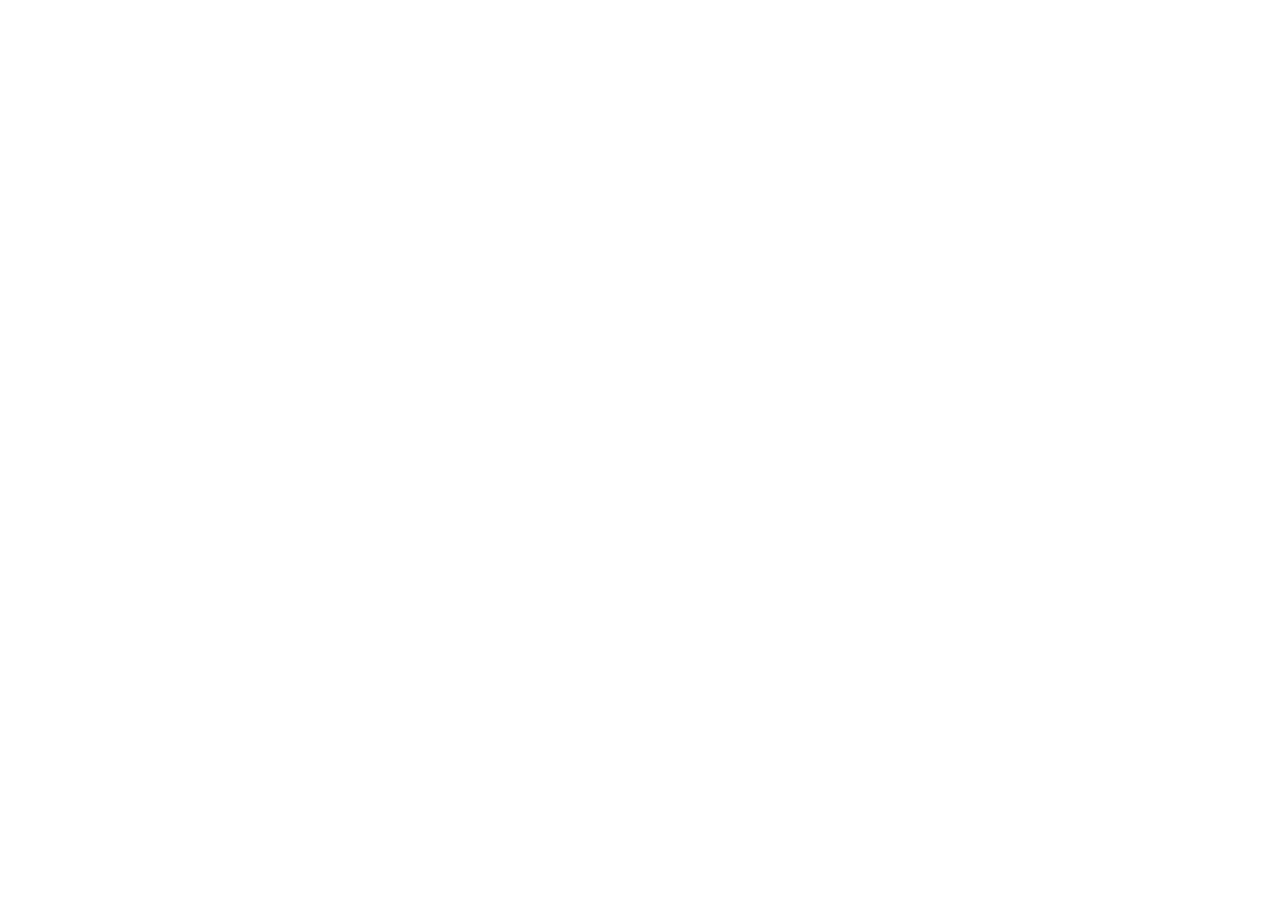
==== app/src/main/assets/ui/index.html @ 0d55d203 "feat: add Android app entry point and WebView shell" ====
<!doctype html>
<html lang="es" data-theme="auto">
<head>
  <meta charset="utf-8">
  <title>Portal Puntano 5.0</title>
  <meta name="viewport" content="width=device-width, initial-scale=1, viewport-fit=cover, user-scalable=no">
  <meta name="color-scheme" content="light dark">
  <meta http-equiv="Content-Security-Policy" content="default-src 'none'; script-src 'self'; style-src 'self' 'unsafe-inline'; img-src 'self' data:; font-src 'self'; connect-src 'self'; base-uri 'none'; form-action 'none'">
  <link rel="stylesheet" href="css/tokens.css">
  <link rel="stylesheet" href="css/components.css">
</head>
<body>
  <div id="app" class="app-shell"></div>
  <script src="js/icons.js"></script><script src="js/mock.js"></script><script src="js/bridge.js"></script><script src="js/screens.js"></script><script src="js/app.js"></script>
</body>
</html>
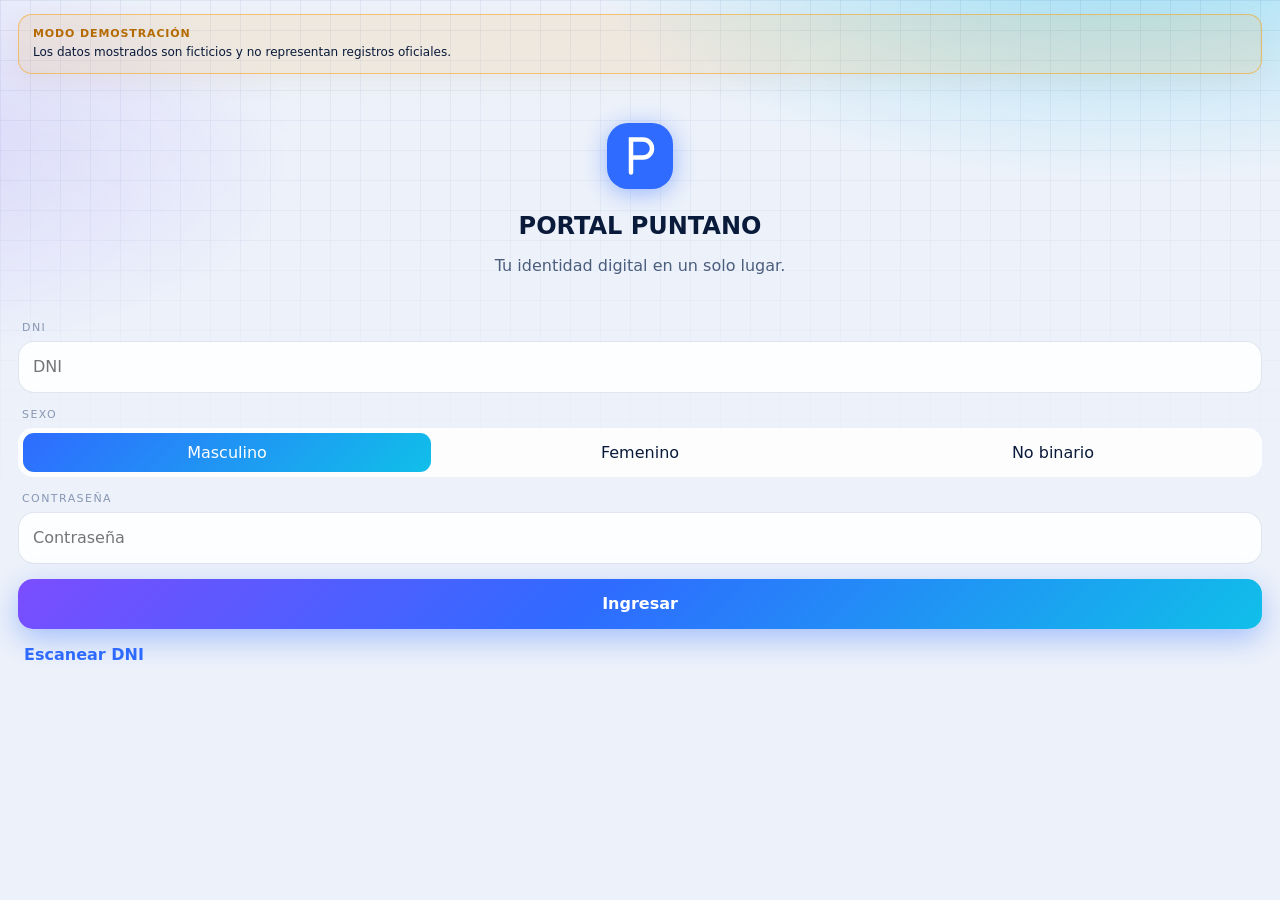
==== commit c7848682: "APLICAR CAPA VISUAL ORIGINAL Y CORREGIR COMPONENTES" ====
--- a/app/src/main/assets/ui/index.html
+++ b/app/src/main/assets/ui/index.html
@@ -8,6 +8,7 @@
   <meta http-equiv="Content-Security-Policy" content="default-src 'none'; script-src 'self'; style-src 'self' 'unsafe-inline'; img-src 'self' data:; font-src 'self'; connect-src 'self'; base-uri 'none'; form-action 'none'">
   <link rel="stylesheet" href="css/tokens.css">
   <link rel="stylesheet" href="css/components.css">
+  <link rel="stylesheet" href="css/visual-identity.css">
 </head>
 <body>
   <div id="app" class="app-shell"></div>
--- a/app/src/main/assets/ui/css/tokens.css
+++ b/app/src/main/assets/ui/css/tokens.css
@@ -0,0 +1,93 @@
+/* ==========================================================================
+   PORTAL PUNTANO 5.0 — Design tokens
+   Estilo: High-Tech Corporativo · "Utopía futurista"
+   Luz perlada, vidrio esmerilado, cian eléctrico + violeta aurora.
+   El magenta de la marca 4.0 (#932a7e) sobrevive como acento institucional.
+   ========================================================================== */
+
+:root {
+  /* Superficies */
+  --bg:            #edf2fa;
+  --bg-2:          #e2eaf6;
+  --surface:       rgba(255, 255, 255, .72);
+  --surface-2:     rgba(255, 255, 255, .88);
+  --surface-solid: #ffffff;
+  --line:          rgba(22, 52, 112, .12);
+  --line-strong:   rgba(22, 52, 112, .22);
+  --grid:          rgba(30, 70, 150, .07);
+
+  /* Tinta */
+  --ink:   #0a1a3a;
+  --ink-2: #4b5d7d;
+  --ink-3: #8797b3;
+  --on-accent: #ffffff;
+
+  /* Acentos */
+  --cyan:    #10bfe9;
+  --blue:    #2f6bff;
+  --violet:  #7b4dff;
+  --magenta: #c2399b;
+  --mint:    #12b87b;
+  --amber:   #f5a524;
+  --rose:    #ff4d6d;
+
+  --grad-primary: linear-gradient(135deg, #2f6bff 0%, #10bfe9 100%);
+  --grad-aurora:  linear-gradient(135deg, #7b4dff 0%, #2f6bff 46%, #10bfe9 100%);
+  --grad-brand:   linear-gradient(135deg, #c2399b 0%, #7b4dff 55%, #2f6bff 100%);
+  --grad-night:   linear-gradient(160deg, #0b1a45 0%, #10285f 55%, #0d3a78 100%);
+
+  /* Sombras y brillos */
+  --shadow-sm:  0 1px 2px rgba(10, 26, 58, .06), 0 4px 14px rgba(10, 26, 58, .06);
+  --shadow-md:  0 2px 4px rgba(10, 26, 58, .05), 0 14px 34px rgba(30, 70, 150, .14);
+  --shadow-lg:  0 24px 60px rgba(30, 70, 150, .22);
+  --glow-cyan:  0 0 0 1px rgba(16, 191, 233, .35), 0 8px 28px rgba(16, 191, 233, .38);
+  --glow-blue:  0 10px 30px rgba(47, 107, 255, .38);
+
+  /* Forma */
+  --r-sm: 12px;
+  --r-md: 18px;
+  --r-lg: 26px;
+  --r-xl: 34px;
+
+  /* Tipografía (sin dependencias de red: la app funciona offline) */
+  --font:      "Inter", "SF Pro Display", "Segoe UI Variable", "Segoe UI", Roboto, system-ui, sans-serif;
+  --font-mono: ui-monospace, "SF Mono", "JetBrains Mono", Menlo, Consolas, monospace;
+
+  /* Zonas seguras — Kotlin las sobreescribe con los insets reales */
+  --safe-top: 0px;
+  --safe-bottom: 0px;
+
+  --ease: cubic-bezier(.22, .8, .24, 1);
+}
+
+/* Modo noche "Órbita" */
+:root[data-theme="dark"],
+:root[data-theme="auto"].is-dark {
+  --bg:            #050b1e;
+  --bg-2:          #081230;
+  --surface:       rgba(20, 34, 72, .58);
+  --surface-2:     rgba(26, 42, 88, .78);
+  --surface-solid: #0e1a3d;
+  --line:          rgba(140, 180, 255, .16);
+  --line-strong:   rgba(140, 180, 255, .30);
+  --grid:          rgba(120, 170, 255, .08);
+  --ink:   #eaf1ff;
+  --ink-2: #a7b7d9;
+  --ink-3: #6f82ab;
+  --shadow-sm:  0 1px 2px rgba(0, 0, 0, .4), 0 4px 14px rgba(0, 0, 0, .35);
+  --shadow-md:  0 2px 4px rgba(0, 0, 0, .4), 0 14px 34px rgba(0, 0, 0, .45);
+  --shadow-lg:  0 24px 60px rgba(0, 0, 0, .55);
+}
+
+@media (prefers-color-scheme: dark) {
+  :root[data-theme="auto"] {
+    --bg: #050b1e; --bg-2: #081230;
+    --surface: rgba(20, 34, 72, .58); --surface-2: rgba(26, 42, 88, .78); --surface-solid: #0e1a3d;
+    --line: rgba(140, 180, 255, .16); --line-strong: rgba(140, 180, 255, .30);
+    --grid: rgba(120, 170, 255, .08);
+    --ink: #eaf1ff; --ink-2: #a7b7d9; --ink-3: #6f82ab;
+    --shadow-sm: 0 1px 2px rgba(0,0,0,.4), 0 4px 14px rgba(0,0,0,.35);
+    --shadow-md: 0 2px 4px rgba(0,0,0,.4), 0 14px 34px rgba(0,0,0,.45);
+    --shadow-lg: 0 24px 60px rgba(0,0,0,.55);
+  }
+}
--- a/app/src/main/assets/ui/css/components.css
+++ b/app/src/main/assets/ui/css/components.css
@@ -0,0 +1,26 @@
+*,*::before,*::after{box-sizing:border-box}html,body{margin:0;min-height:100%;font-family:var(--font);color:var(--ink);background:var(--bg);-webkit-tap-highlight-color:transparent}button,input{font:inherit;color:inherit}button{border:0;cursor:pointer}a{color:inherit;text-decoration:none}.app-shell{height:100%;min-height:100dvh;position:relative;overflow:auto;background:radial-gradient(ellipse at 90% 0,rgba(16,191,233,.22),transparent 40%),radial-gradient(ellipse at 0 15%,rgba(123,77,255,.13),transparent 42%),var(--bg)}.demo-banner{display:flex;flex-direction:column;gap:4px;margin:0 0 16px;padding:12px 14px;border:1px solid #f5a52480;border-radius:14px;background:#f5a5241c;color:var(--ink);font-size:12px}.demo-banner b{font-size:11px;letter-spacing:.08em;color:#b56a00}.demo-banner span{line-height:1.4}.screen{min-height:100dvh;padding:calc(var(--safe-top) + 18px) 18px calc(var(--safe-bottom) + 100px);animation:rise .35s ease both}.screen.no-tabs{padding-bottom:30px}.stack>*+*{margin-top:15px}.brandbar,.brand,.page-head,.section-title,.next,.row,.tabbar,.tile{display:flex;align-items:center}.brandbar,.section-title{justify-content:space-between;margin-bottom:18px}.brand{gap:10px}.brand-mark{width:42px;height:42px}.brand-name{font-weight:800}.brand-name small{display:block;color:var(--ink-3);font-size:10px;letter-spacing:.2em}.brand-name b,.hero em{background:var(--grad-aurora);background-clip:text;color:transparent}.icon-btn{width:44px;height:44px;border-radius:15px;background:var(--surface);border:1px solid var(--line);display:grid;place-items:center}.page-head{gap:12px;margin-bottom:20px}.page-head h1{font-size:23px;margin:0}.page-head p{margin:5px 0;color:var(--ink-2);font-size:13px}.glass{background:var(--surface);border:1px solid var(--line);border-radius:var(--r-lg);box-shadow:var(--shadow-md);backdrop-filter:blur(16px)}.glass.pad{padding:18px}.hero{padding:24px 20px;border-radius:var(--r-xl);background:var(--grad-night);color:#eaf3ff;box-shadow:var(--shadow-lg);position:relative;overflow:hidden}.hero h2{font-size:27px;margin:10px 0}.hero p{color:#c5d5f4;font-size:14px}.eyebrow{font:600 10px var(--font-mono);letter-spacing:.18em;text-transform:uppercase;color:var(--ink-3)}.kpis{display:grid;grid-template-columns:repeat(3,1fr);gap:8px;margin-top:22px}.kpi{padding:12px 8px;border-radius:15px;background:#ffffff16;border:1px solid #ffffff22}.kpi b,.kpi span{display:block}.kpi b{font-size:22px}.kpi span{font-size:10px;color:#c5d5f4}.section-title{margin:24px 0 12px}.section-title h3{margin:0;font-size:17px}.btn{min-height:50px;padding:0 18px;border-radius:15px;font-weight:700}.btn-primary{background:var(--grad-aurora);color:#fff;box-shadow:var(--glow-blue)}.btn.block{width:100%}.btn-link{background:none;color:var(--blue);font-weight:700}.field{display:block}.field>span{display:block;margin:0 0 7px 4px;font-size:11px;letter-spacing:.13em;text-transform:uppercase;color:var(--ink-3)}.field input{width:100%;height:52px;padding:0 14px;border-radius:15px;border:1px solid var(--line);background:var(--surface-2);outline:none}.field input:focus{border-color:var(--cyan);box-shadow:0 0 0 3px #10bfe933}.seg{display:flex;gap:5px;padding:5px;border-radius:15px;background:var(--surface-2)}.seg button{flex:1;padding:10px;border-radius:11px;background:transparent}.seg .on{background:var(--grad-primary);color:white}.login-top{text-align:center;padding:30px 0}.login-top .brand-mark{width:72px;height:72px}.login-top h1{font-size:24px}.login-top p{color:var(--ink-2)}.links{display:flex;justify-content:space-between;flex-wrap:wrap}.tabbar{position:fixed;z-index:10;bottom:0;left:0;right:0;justify-content:space-around;padding:10px 5px calc(10px + var(--safe-bottom));background:var(--surface-solid);border-top:1px solid var(--line);box-shadow:0 -8px 30px #071c3b12}.tab{display:flex;flex-direction:column;align-items:center;gap:4px;min-width:50px;background:none;color:var(--ink-3);font-size:10px}.tab.on{color:var(--blue);font-weight:800}.i{width:23px;height:23px;fill:none;stroke:currentColor;stroke-width:1.7;stroke-linecap:round;stroke-linejoin:round}.tile{width:100%;gap:12px;text-align:left;padding:14px;border-radius:18px;background:var(--surface);border:1px solid var(--line);margin:8px 0}.tile .ico,.row .ico{width:42px;height:42px;border-radius:13px;background:var(--surface-2);display:grid;place-items:center;color:var(--blue)}.tile strong,.tile small{display:block}.tile small{color:var(--ink-2);margin-top:4px}.tile .go{margin-left:auto}.list{overflow:hidden}.row{width:100%;gap:12px;padding:14px;text-align:left;background:transparent;border-bottom:1px solid var(--line)}.row:last-child{border-bottom:0}.grow{flex:1;min-width:0}.grow b,.grow span{display:block}.grow span{font-size:12px;color:var(--ink-2);margin-top:4px}.chip{display:inline-flex;padding:7px 10px;border-radius:999px;background:#10bfe91a;color:var(--blue);font-size:10px;font-weight:800}.chip.ok{color:var(--mint)}.chip.warn{color:var(--amber)}.next{gap:12px;padding:15px}.datebadge{width:52px;height:58px;display:grid;place-items:center;border-radius:14px;background:var(--grad-primary);color:#fff}.datebadge b,.datebadge span{display:block;text-align:center}.datebadge b{font-size:21px}.datebadge span{font-size:10px}.next h4{margin:0 0 5px}.next p{margin:0;font-size:12px;color:var(--ink-2)}.empty,.error{padding:20px}.toast{position:fixed;z-index:20;bottom:90px;left:18px;right:18px;padding:14px;border-radius:14px;background:#0b1a45;color:#fff;box-shadow:var(--shadow-lg)}@keyframes rise{from{opacity:0;transform:translateY(8px)}to{opacity:1;transform:none}}
+
+/* RESTAURACIÓN VISUAL PORTAL PUNTANO 5.0 */
+.app-shell{isolation:isolate;background:radial-gradient(ellipse at 92% 2%,rgba(16,191,233,.22),transparent 38%),radial-gradient(ellipse at 2% 18%,rgba(123,77,255,.18),transparent 40%),linear-gradient(var(--bg),var(--bg));}
+.app-shell::before{content:"";position:fixed;inset:0;z-index:-1;pointer-events:none;background-image:linear-gradient(rgba(83,145,208,.045) 1px,transparent 1px),linear-gradient(90deg,rgba(83,145,208,.045) 1px,transparent 1px);background-size:28px 28px;mask-image:linear-gradient(to bottom,black,transparent 88%);}
+.screen{animation:portal-enter .42s cubic-bezier(.2,.75,.25,1) both;}
+.brandbar{padding:4px 0 16px;}
+.brand-mark{filter:drop-shadow(0 0 10px rgba(16,191,233,.28));}
+.hero{border:1px solid rgba(141,190,255,.22);background:radial-gradient(ellipse at 100% 0,rgba(16,191,233,.23),transparent 52%),radial-gradient(ellipse at 0 100%,rgba(123,77,255,.28),transparent 58%),linear-gradient(135deg,#101d48,#07142e 72%);box-shadow:0 18px 48px rgba(5,15,45,.22),inset 0 1px rgba(255,255,255,.08);}
+.hero::after{content:"";position:absolute;width:180px;height:180px;right:-75px;bottom:-100px;border-radius:50%;border:1px solid rgba(70,205,255,.22);box-shadow:0 0 0 18px rgba(70,205,255,.035),0 0 0 38px rgba(70,205,255,.025);pointer-events:none;}
+.kpi{backdrop-filter:blur(10px);transition:transform .2s ease,background .2s ease;}
+.tile{position:relative;overflow:hidden;transition:transform .2s ease,border-color .2s ease,box-shadow .2s ease;background:linear-gradient(135deg,var(--surface),var(--surface-2));}
+.tile::before{content:"";position:absolute;inset:0 auto 0 0;width:3px;background:var(--grad-aurora);opacity:0;transition:opacity .2s ease;}
+.tile .ico{flex:0 0 42px;border:1px solid var(--line);transition:transform .2s ease,box-shadow .2s ease;}
+.tile .go{transition:transform .2s ease;color:var(--ink-3);}
+.tabbar{backdrop-filter:blur(22px);-webkit-backdrop-filter:blur(22px);background:color-mix(in srgb,var(--surface-solid) 88%,transparent);border-top-color:rgba(114,163,222,.2);padding-top:12px;}
+.tab{position:relative;min-width:58px;padding:2px 5px 4px;transition:color .2s ease,transform .2s ease;}
+.tab .i{transition:filter .2s ease,transform .2s ease;}
+.tab.on .i{filter:drop-shadow(0 0 7px rgba(16,191,233,.48));}
+.btn-primary{background:linear-gradient(115deg,#466bff 0%,#6b50f5 48%,#10bfe9 100%);background-size:160% 100%;transition:background-position .25s ease,transform .2s ease,box-shadow .2s ease;}
+.icon-btn,.field input,.seg,.glass{transition:border-color .2s ease,box-shadow .2s ease,background-color .2s ease;}
+.glass{backdrop-filter:blur(18px);-webkit-backdrop-filter:blur(18px);}
+.demo-banner{box-shadow:0 8px 24px rgba(181,106,0,.07);}
+@keyframes portal-enter{from{opacity:0;transform:translateY(10px) scale(.992);filter:blur(2px)}to{opacity:1;transform:translateY(0) scale(1);filter:blur(0)}}
+@media(hover:hover){.tile:hover{transform:translateY(-2px);border-color:rgba(16,191,233,.48);box-shadow:0 12px 28px rgba(20,75,130,.12)}.tile:hover::before{opacity:1}.tile:hover .ico{transform:scale(1.04);box-shadow:0 0 18px rgba(16,191,233,.13)}.tile:hover .go{transform:translateX(3px)}.btn-primary:hover{background-position:100% 0;box-shadow:0 8px 28px rgba(45,130,255,.28)}.icon-btn:hover{border-color:rgba(16,191,233,.5)}}
+@media(prefers-reduced-motion:reduce){.screen,.tile,.tile::before,.tile .ico,.tile .go,.tab,.tab .i,.btn-primary{animation:none!important;transition:none!important}}
--- a/app/src/main/assets/ui/css/visual-identity.css
+++ b/app/src/main/assets/ui/css/visual-identity.css
@@ -0,0 +1,298 @@
+/* Portal Puntano 5.0 — capa visual de la interfaz original.
+   Se carga después de components.css para corregir reglas heredadas del repositorio. */
+.app-shell {
+  position: relative;
+  isolation: isolate;
+  height: 100dvh;
+  min-height: 0;
+  overflow: hidden;
+  background: var(--bg);
+  color: var(--ink);
+}
+.app-shell::before {
+  content: "";
+  position: absolute;
+  inset: 0;
+  z-index: -2;
+  pointer-events: none;
+  background:
+    radial-gradient(60% 38% at 88% -6%, rgba(16,191,233,.36), transparent 70%),
+    radial-gradient(52% 34% at -12% 18%, rgba(123,77,255,.22), transparent 70%),
+    radial-gradient(70% 40% at 50% 112%, rgba(47,107,255,.26), transparent 70%);
+}
+.app-shell::after {
+  content: "";
+  position: absolute;
+  inset: 0;
+  z-index: -1;
+  pointer-events: none;
+  background-image:
+    linear-gradient(var(--grid) 1px, transparent 1px),
+    linear-gradient(90deg, var(--grid) 1px, transparent 1px);
+  background-size: 30px 30px;
+  -webkit-mask-image: linear-gradient(180deg, #000 0%, transparent 62%);
+  mask-image: linear-gradient(180deg, #000 0%, transparent 62%);
+}
+.screen {
+  position: relative;
+  height: 100%;
+  min-height: 0;
+  overflow-y: auto;
+  overflow-x: hidden;
+  padding: calc(var(--safe-top) + 14px) 18px calc(var(--safe-bottom) + 112px);
+  scrollbar-width: none;
+  animation: rise .5s var(--ease) both;
+}
+.screen::-webkit-scrollbar { display: none; }
+.screen.no-tabs { padding-bottom: calc(var(--safe-bottom) + 28px); }
+.brand-mark { filter: drop-shadow(0 4px 12px rgba(47,107,255,.45)); }
+.brand-name { line-height: 1; font-weight: 700; letter-spacing: .02em; }
+.brand-name small {
+  display: block;
+  margin-top: 3px;
+  font: 600 9.5px/1 var(--font-mono);
+  letter-spacing: .26em;
+  color: var(--ink-3);
+  text-transform: uppercase;
+}
+.icon-btn {
+  border-radius: 14px;
+  background: var(--surface);
+  border: 1px solid var(--line);
+  backdrop-filter: blur(14px);
+  -webkit-backdrop-filter: blur(14px);
+  box-shadow: var(--shadow-sm);
+  transition: transform .2s var(--ease), box-shadow .2s;
+}
+.icon-btn:active { transform: scale(.93); }
+.glass {
+  position: relative;
+  background: var(--surface);
+  border: 1px solid var(--line);
+  border-radius: var(--r-lg);
+  backdrop-filter: blur(18px) saturate(1.4);
+  -webkit-backdrop-filter: blur(18px) saturate(1.4);
+  box-shadow: var(--shadow-md);
+}
+.glass.pad { padding: 16px; }
+.hero {
+  position: relative;
+  overflow: hidden;
+  isolation: isolate;
+  color: #eaf3ff;
+  border-radius: var(--r-xl);
+  padding: 22px 20px 20px;
+  background: var(--grad-night);
+  box-shadow: var(--shadow-lg), inset 0 1px 0 rgba(255,255,255,.18);
+}
+.hero::before {
+  content: "";
+  position: absolute;
+  inset: -40% -20% auto auto;
+  width: 90%;
+  aspect-ratio: 1;
+  border-radius: 50%;
+  background: radial-gradient(closest-side, rgba(16,191,233,.55), transparent 70%);
+  filter: blur(10px);
+  animation: drift 9s ease-in-out infinite alternate;
+  z-index: -1;
+}
+.hero::after {
+  content: "";
+  position: absolute;
+  inset: 0;
+  pointer-events: none;
+  opacity: .5;
+  background-image:
+    linear-gradient(rgba(160,200,255,.10) 1px, transparent 1px),
+    linear-gradient(90deg, rgba(160,200,255,.10) 1px, transparent 1px);
+  background-size: 26px 26px;
+  -webkit-mask-image: radial-gradient(80% 90% at 85% 10%, #000, transparent);
+  mask-image: radial-gradient(80% 90% at 85% 10%, #000, transparent);
+}
+.hero > * { position: relative; z-index: 1; }
+.hero .eyebrow { color: rgba(190,215,255,.7); }
+.hero h2 { margin: 8px 0 2px; font-size: 25px; line-height: 1.12; letter-spacing: -.015em; }
+.hero h2 em {
+  font-style: normal;
+  background: linear-gradient(90deg, #7fe7ff, #b9a4ff);
+  -webkit-background-clip: text;
+  background-clip: text;
+  color: transparent;
+}
+.hero p { margin: 0; color: rgba(214,228,255,.78); font-size: 13.5px; }
+.kpis { display: grid; grid-template-columns: repeat(3, minmax(0,1fr)); gap: 10px; margin-top: 18px; }
+.kpi {
+  min-width: 0;
+  padding: 12px 8px 11px;
+  border-radius: 16px;
+  background: rgba(255,255,255,.08);
+  border: 1px solid rgba(190,215,255,.18);
+  backdrop-filter: blur(10px);
+  -webkit-backdrop-filter: blur(10px);
+}
+.kpi b { display: block; font: 700 24px/1 var(--font); letter-spacing: -.02em; }
+.kpi span { display: block; margin-top: 6px; font: 600 9.5px/1.2 var(--font-mono); letter-spacing: .08em; text-transform: uppercase; color: rgba(190,215,255,.72); }
+.section-title { display: flex; align-items: baseline; justify-content: space-between; margin: 22px 4px 10px; }
+.section-title h3 { margin: 0; font-size: 15px; letter-spacing: -.005em; }
+.grid-2 { display: grid; grid-template-columns: repeat(2,minmax(0,1fr)); gap: 12px; }
+.tile {
+  position: relative;
+  display: flex;
+  flex-direction: column;
+  align-items: flex-start;
+  gap: 14px;
+  text-align: left;
+  overflow: hidden;
+  min-height: 132px;
+  padding: 16px;
+  border-radius: var(--r-lg);
+  background: var(--surface);
+  border: 1px solid var(--line);
+  box-shadow: var(--shadow-md);
+  backdrop-filter: blur(16px) saturate(1.3);
+  -webkit-backdrop-filter: blur(16px) saturate(1.3);
+  transition: transform .25s var(--ease), box-shadow .25s;
+}
+.tile:active { transform: scale(.965); }
+.tile::after {
+  content: "";
+  position: absolute;
+  right: -30px;
+  bottom: -40px;
+  width: 120px;
+  height: 120px;
+  border-radius: 50%;
+  background: radial-gradient(closest-side, var(--tone-a, var(--cyan)), transparent 72%);
+  opacity: .22;
+  transition: opacity .3s;
+  pointer-events: none;
+}
+.tile .ico {
+  width: 46px;
+  height: 46px;
+  display: grid;
+  place-items: center;
+  border-radius: 15px;
+  color: #fff;
+  font-size: 22px;
+  background: linear-gradient(140deg, var(--tone-a, #2f6bff), var(--tone-b, #10bfe9));
+  box-shadow: 0 8px 20px -6px var(--tone-a, #2f6bff);
+}
+.tile > span:not(.ico):not(.go) { position: relative; z-index: 1; }
+.tile strong { display: block; font-size: 14.5px; line-height: 1.15; letter-spacing: -.005em; }
+.tile small { display: block; margin-top: 4px; font-size: 11.5px; color: var(--ink-2); }
+.tile .go { position: absolute; top: 14px; right: 14px; color: var(--ink-3); font-size: 18px; }
+.tile:nth-of-type(2n) { --tone-a: #12b87b; --tone-b: #10bfe9; }
+.tile:nth-of-type(3n) { --tone-a: #2f6bff; --tone-b: #6ea0ff; }
+.tile:nth-of-type(4n) { --tone-a: #c2399b; --tone-b: #ff6fb0; }
+.row {
+  display: flex;
+  align-items: center;
+  gap: 14px;
+  width: 100%;
+  padding: 12px;
+  border-radius: 18px;
+  text-align: left;
+  transition: background .2s;
+}
+.row:active { background: rgba(47,107,255,.08); }
+.row + .row { border-top: 1px solid var(--line); border-radius: 0; }
+.row .ico {
+  width: 42px;
+  height: 42px;
+  display: grid;
+  place-items: center;
+  border-radius: 13px;
+  background: var(--surface-2);
+  border: 1px solid var(--line);
+  color: var(--blue);
+  font-size: 20px;
+}
+.tabbar {
+  position: absolute;
+  left: 14px;
+  right: 14px;
+  bottom: calc(var(--safe-bottom) + 14px);
+  z-index: 20;
+  display: grid;
+  grid-template-columns: repeat(5, minmax(0,1fr));
+  gap: 2px;
+  padding: 8px;
+  border-radius: 28px;
+  background: var(--surface-2);
+  border: 1px solid var(--line-strong);
+  backdrop-filter: blur(22px) saturate(1.5);
+  -webkit-backdrop-filter: blur(22px) saturate(1.5);
+  box-shadow: var(--shadow-lg);
+}
+.tab {
+  display: flex;
+  flex-direction: column;
+  align-items: center;
+  gap: 4px;
+  min-width: 0;
+  padding: 9px 0 7px;
+  border-radius: 20px;
+  color: var(--ink-3);
+  font: 600 10px/1 var(--font);
+  letter-spacing: .02em;
+  transition: all .3s var(--ease);
+}
+.tab svg.i { width: 22px; height: 22px; }
+.tab.on { color: #fff; background: var(--grad-aurora); box-shadow: var(--glow-blue); }
+.demo-banner {
+  position: relative;
+  z-index: 2;
+  display: flex;
+  flex-direction: column;
+  gap: 4px;
+  margin: 0 0 16px;
+  padding: 12px 14px;
+  border: 1px solid rgba(245,165,36,.6);
+  border-radius: 14px;
+  background: rgba(245,165,36,.12);
+  color: var(--ink);
+  font-size: 12px;
+}
+.demo-banner b { font-size: 11px; letter-spacing: .08em; color: #b56a00; }
+.demo-banner span { line-height: 1.4; }
+.btn { position: relative; overflow: hidden; transition: transform .2s var(--ease), box-shadow .25s, filter .25s; }
+.btn:active { transform: scale(.97); }
+.btn-primary { color: var(--on-accent); background: var(--grad-aurora); box-shadow: var(--glow-blue); }
+.btn-primary::after {
+  content: "";
+  position: absolute;
+  inset: 0;
+  transform: translateX(-120%);
+  background: linear-gradient(100deg, transparent 30%, rgba(255,255,255,.45) 50%, transparent 70%);
+  animation: sweep 4.2s ease-in-out infinite;
+  pointer-events: none;
+}
+.btn-ghost { background: var(--surface); border: 1px solid var(--line-strong); color: var(--ink); }
+.field input, .field select {
+  background: var(--surface-2);
+  border: 1px solid var(--line);
+  border-radius: 16px;
+}
+.field input:focus, .field select:focus { border-color: var(--cyan); box-shadow: 0 0 0 4px rgba(16,191,233,.18); }
+.toast {
+  border-radius: 16px;
+  background: rgba(10,26,58,.92);
+  box-shadow: var(--shadow-lg);
+}
+@keyframes rise { from { opacity: 0; transform: translateY(14px); } to { opacity: 1; transform: none; } }
+@keyframes drift { from { transform: translate(0,0) scale(1); } to { transform: translate(-6%,8%) scale(1.12); } }
+@keyframes spin { to { transform: rotate(360deg); } }
+@keyframes sweep { 0%,55% { transform: translateX(-120%); } 100% { transform: translateX(120%); } }
+@media (max-width: 360px) {
+  .screen { padding-left: 14px; padding-right: 14px; }
+  .hero { padding: 20px 16px; }
+  .kpi { padding: 10px 5px; }
+  .kpi b { font-size: 21px; }
+  .kpi span { font-size: 8px; letter-spacing: .04em; }
+  .tile { padding: 13px; }
+}
+@media (prefers-reduced-motion: reduce) {
+  *, *::before, *::after { animation: none !important; transition: none !important; }
+}
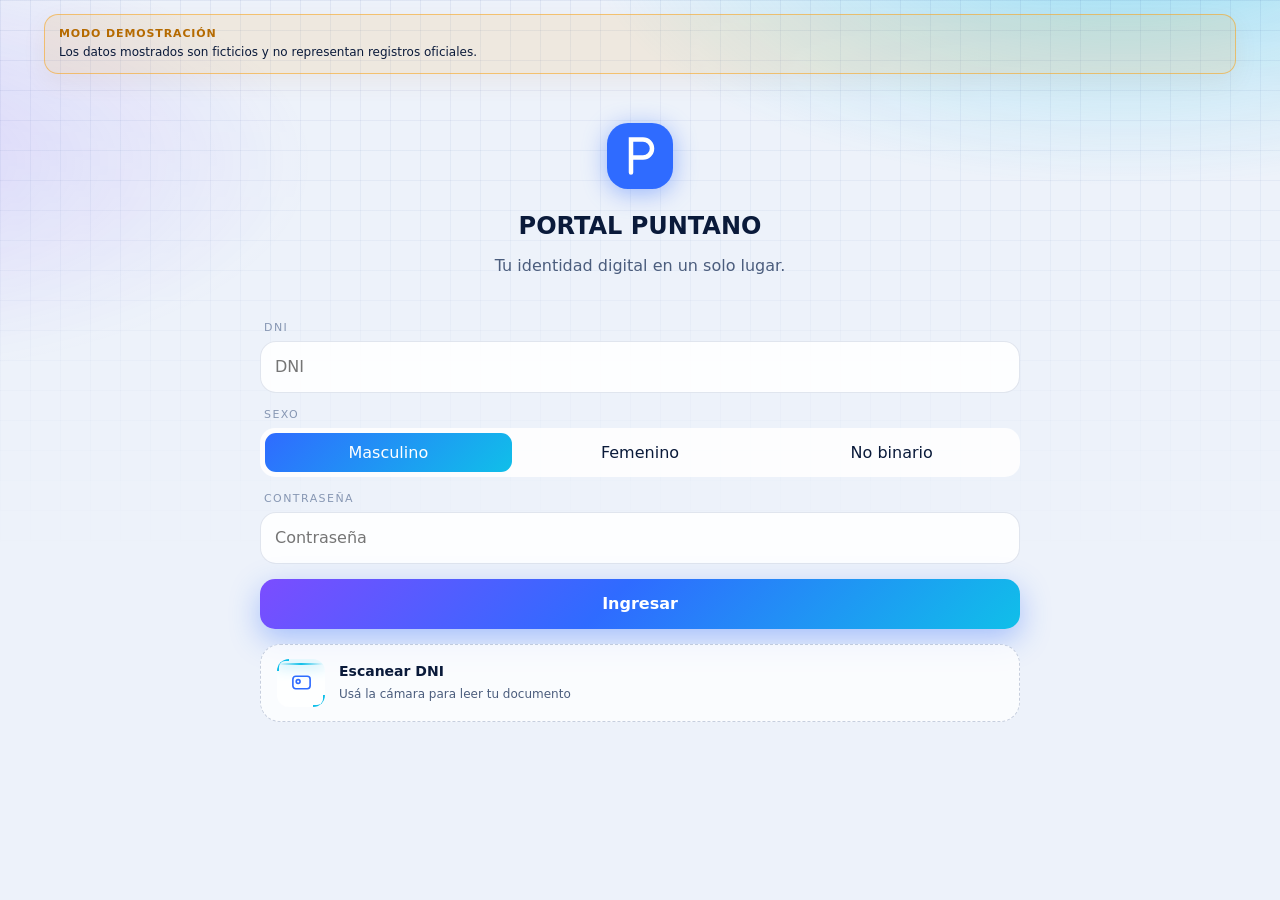
==== commit 88081256: "RESTRINGIR OBJETOS MARCOS Y WORKERS EN LA CSP" ====
--- a/app/src/main/assets/ui/index.html
+++ b/app/src/main/assets/ui/index.html
@@ -5,7 +5,7 @@
   <title>Portal Puntano 5.0</title>
   <meta name="viewport" content="width=device-width, initial-scale=1, viewport-fit=cover, user-scalable=no">
   <meta name="color-scheme" content="light dark">
-  <meta http-equiv="Content-Security-Policy" content="default-src 'none'; script-src 'self'; style-src 'self' 'unsafe-inline'; img-src 'self' data:; font-src 'self'; connect-src 'self'; base-uri 'none'; form-action 'none'">
+  <meta http-equiv="Content-Security-Policy" content="default-src 'none'; script-src 'self'; style-src 'self' 'unsafe-inline'; img-src 'self' data:; font-src 'self'; connect-src 'self'; object-src 'none'; frame-src 'none'; worker-src 'none'; base-uri 'none'; form-action 'none'">
   <link rel="stylesheet" href="css/tokens.css">
   <link rel="stylesheet" href="css/components.css">
   <link rel="stylesheet" href="css/visual-identity.css">
--- a/app/src/main/assets/ui/css/visual-identity.css
+++ b/app/src/main/assets/ui/css/visual-identity.css
@@ -296,3 +296,197 @@
 @media (prefers-reduced-motion: reduce) {
   *, *::before, *::after { animation: none !important; transition: none !important; }
 }
+
+/* Composición responsive de servicios en la pantalla principal */
+.grid-2 { display:grid; grid-template-columns:repeat(2,minmax(0,1fr)); gap:11px; align-items:stretch; }
+.grid-2 > .tile { width:100%; min-width:0; min-height:138px; margin:0; padding:14px; }
+.grid-2 > .tile .ico { width:42px; height:42px; }
+.grid-2 > .tile .go { right:12px; top:12px; }
+@media (max-width:340px) {
+  .grid-2 { gap:8px; }
+  .grid-2 > .tile { min-height:126px; padding:11px; }
+  .grid-2 > .tile strong { font-size:13px; }
+  .grid-2 > .tile small { font-size:10px; }
+}
+
+
+/* ACCESIBILIDAD Y AJUSTES RESPONSIVOS: CAPA FINAL DE COMPONENTES */
+:where(button, a, input, select, textarea, [tabindex]):focus-visible {
+  outline: 3px solid var(--cyan, #10bfe9);
+  outline-offset: 3px;
+}
+:where(button, a, input, select, textarea, [tabindex]):focus:not(:focus-visible) {
+  outline: none;
+}
+button:disabled,
+button[aria-disabled="true"] {
+  cursor: not-allowed;
+  opacity: .58;
+  filter: saturate(.65);
+}
+.field input,
+.field select,
+.field textarea {
+  max-width: 100%;
+}
+.field input:focus-visible,
+.field select:focus-visible,
+.field textarea:focus-visible {
+  border-color: var(--cyan, #10bfe9);
+  box-shadow: 0 0 0 3px rgba(16,191,233,.18);
+}
+.grid-2 > .tile { min-width: 0; }
+.tile strong,
+.tile small,
+.grow b,
+.grow span { overflow-wrap: anywhere; }
+.tabbar { padding-bottom: max(8px, env(safe-area-inset-bottom)); }
+.toast { z-index: 50; }
+@media (max-width: 359px) {
+  .screen { padding-left: 12px; padding-right: 12px; }
+  .grid-2 { gap: 8px; }
+  .tile { min-height: 120px; padding: 12px; gap: 10px; }
+  .tile strong { font-size: 13px; }
+  .tile small { font-size: 10.5px; }
+  .kpis { gap: 6px; }
+  .kpi { padding: 10px 5px; }
+  .kpi b { font-size: 20px; }
+  .tabbar { left: 8px; right: 8px; }
+}
+@media (min-width: 600px) {
+  .screen { padding-left: clamp(22px, 5vw, 44px); padding-right: clamp(22px, 5vw, 44px); }
+  .screen > .hero,
+  .screen > .grid-2,
+  .screen > .glass,
+  .screen > .section-title,
+  .screen > .page-head,
+  .screen > .stack,
+  .screen > .login-top {
+    width: min(100%, 760px);
+    margin-left: auto;
+    margin-right: auto;
+  }
+  .grid-2 { gap: 14px; }
+  .tile { min-height: 145px; padding: 18px; }
+  .tabbar { left: 50%; right: auto; width: min(560px, calc(100% - 32px)); transform: translateX(-50%); }
+}
+@media (prefers-reduced-motion: reduce) {
+  *, *::before, *::after {
+    scroll-behavior: auto !important;
+    animation-duration: .01ms !important;
+    animation-iteration-count: 1 !important;
+    transition-duration: .01ms !important;
+  }
+}
+
+
+/* RECUPERACIÓN DE ELEMENTOS VISUALES PRESENTES EN EL DISEÑO DE REFERENCIA */
+.hero { isolation: isolate; }
+.hero .orbit {
+  position: absolute;
+  z-index: 0;
+  top: -34px;
+  right: -34px;
+  width: 170px;
+  height: 170px;
+  opacity: .85;
+  pointer-events: none;
+}
+.hero .orbit i {
+  position: absolute;
+  inset: 0;
+  border: 1px solid rgba(150,210,255,.35);
+  border-radius: 50%;
+}
+.hero .orbit i:nth-child(2) {
+  inset: 22px;
+  border-style: dashed;
+  animation: spin 40s linear infinite;
+}
+.hero .orbit i:nth-child(3) {
+  inset: 46px;
+  border-color: rgba(190,160,255,.5);
+  animation: spin 26s linear infinite reverse;
+}
+.hero .orbit i:nth-child(3)::after {
+  position: absolute;
+  top: -4px;
+  left: 50%;
+  width: 8px;
+  height: 8px;
+  border-radius: 50%;
+  background: #7fe7ff;
+  box-shadow: 0 0 14px #7fe7ff;
+  content: "";
+}
+button.scan {
+  position: relative;
+  display: flex;
+  align-items: center;
+  gap: 14px;
+  width: 100%;
+  min-height: 76px;
+  padding: 14px 16px;
+  overflow: hidden;
+  border: 1px dashed var(--line-strong);
+  border-radius: 20px;
+  background: var(--surface);
+  text-align: left;
+  transition: border-color .2s ease, background .2s ease, transform .2s ease;
+}
+button.scan:active { transform: scale(.985); }
+button.scan .frame {
+  position: relative;
+  display: grid;
+  flex: 0 0 48px;
+  width: 48px;
+  height: 48px;
+  place-items: center;
+  overflow: hidden;
+  border-radius: 12px;
+  background: var(--surface-2);
+  color: var(--blue);
+}
+button.scan .frame::before,
+button.scan .frame::after {
+  position: absolute;
+  width: 12px;
+  height: 12px;
+  border: 2px solid var(--cyan);
+  content: "";
+}
+button.scan .frame::before {
+  top: 0;
+  left: 0;
+  border-right: 0;
+  border-bottom: 0;
+  border-top-left-radius: 8px;
+}
+button.scan .frame::after {
+  right: 0;
+  bottom: 0;
+  border-top: 0;
+  border-left: 0;
+  border-bottom-right-radius: 8px;
+}
+button.scan .beam {
+  position: absolute;
+  top: 4px;
+  right: 0;
+  left: 0;
+  height: 2px;
+  background: linear-gradient(90deg, transparent, var(--cyan), transparent);
+  box-shadow: 0 0 14px var(--cyan);
+  animation: scanline 2.6s ease-in-out infinite;
+}
+button.scan > span:last-child { display: block; min-width: 0; }
+button.scan b { display: block; margin-bottom: 4px; font-size: 14px; }
+button.scan span span { color: var(--ink-2); font-size: 12px; font-weight: 400; }
+@keyframes scanline {
+  0%, 100% { top: 4px; opacity: .2; }
+  50% { top: calc(100% - 6px); opacity: 1; }
+}
+@media (prefers-reduced-motion: reduce) {
+  .hero .orbit i,
+  button.scan .beam { animation: none !important; }
+}
